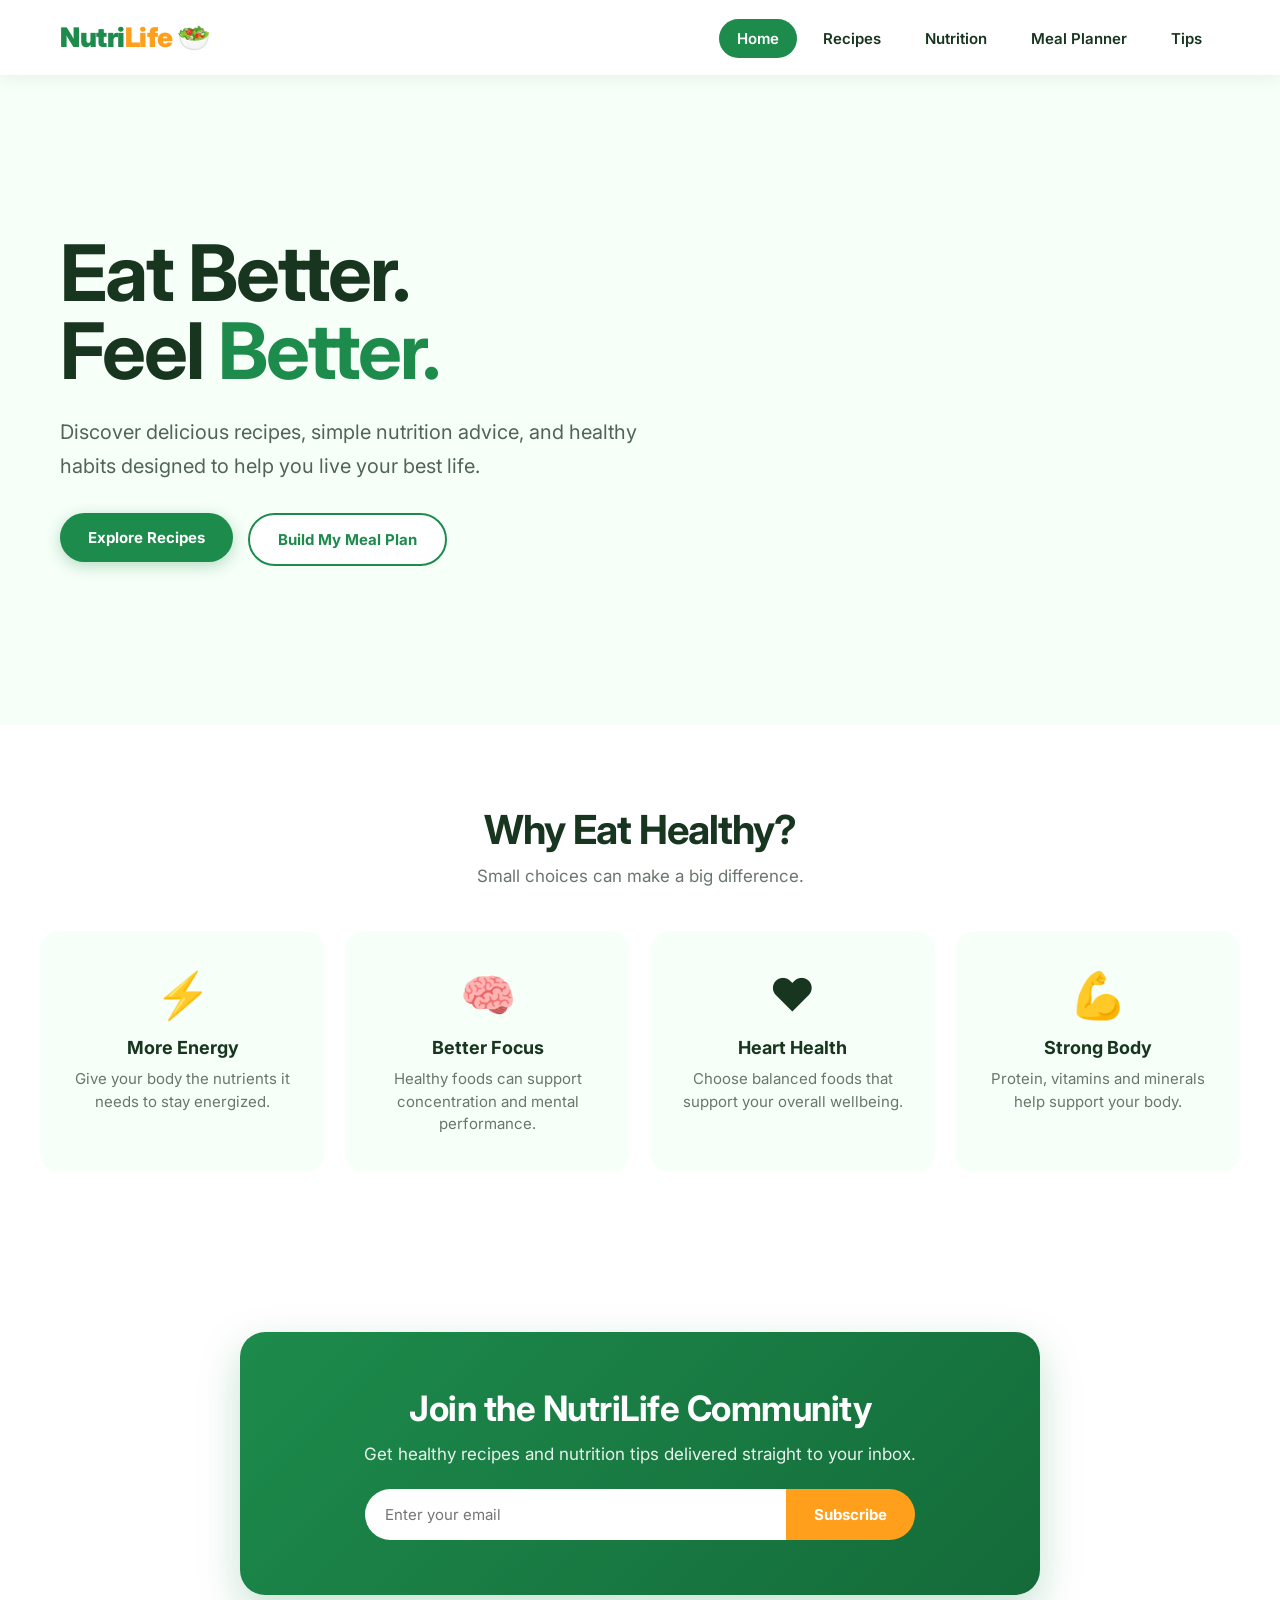
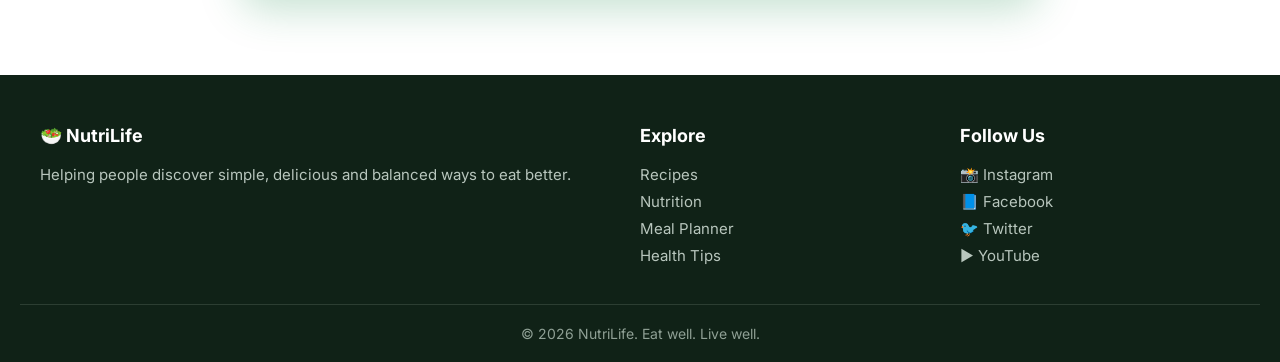
==== index.html @ b84f5423 "c" ====
<!DOCTYPE html>
<html lang="en">

<head>
    <meta charset="UTF-8">
    <meta name="viewport" content="width=device-width, initial-scale=1.0">
    <meta name="description" content="NutriLife — Discover delicious recipes, nutrition advice, and healthy habits to help you live your best life.">
    <title>NutriLife — Healthy Eating</title>
    <link rel="stylesheet" href="styles.css">
</head>

<body>

    <!-- =========================
     NAVIGATION
========================= -->

    <header>

        <nav class="navbar">

            <a href="food2.html" class="logo">
                Nutri<span>Life</span> 🥗
            </a>

            <ul class="nav-links" id="navLinks">
                <li><a href="food2.html" class="active">Home</a></li>
                <li><a href="recipes.html">Recipes</a></li>
                <li><a href="nutrition.html">Nutrition</a></li>
                <li><a href="planner.html">Meal Planner</a></li>
                <li><a href="tips.html">Tips</a></li>
            </ul>

            <button class="menu-btn" onclick="toggleMenu()">☰</button>

        </nav>

    </header>


    <!-- =========================
     HERO
========================= -->

    <section class="hero" id="home">

        <div class="hero-content">

            <h1>
                Eat Better.<br>
                Feel <span>Better.</span>
            </h1>

            <p>
                Discover delicious recipes, simple nutrition advice,
                and healthy habits designed to help you live your best life.
            </p>

            <div class="hero-buttons">

                <a href="recipes.html">
                    <button class="btn btn-primary">
                        Explore Recipes
                    </button>
                </a>

                <a href="planner.html">
                    <button class="btn btn-secondary">
                        Build My Meal Plan
                    </button>
                </a>

            </div>

        </div>

    </section>


    <!-- =========================
     BENEFITS
========================= -->

    <section class="benefits">

        <div class="container">

            <div class="section-title">
                <h2>Why Eat Healthy?</h2>
                <p>Small choices can make a big difference.</p>
            </div>

            <div class="benefit-grid">

                <div class="benefit-card">
                    <div class="benefit-icon">⚡</div>
                    <h3>More Energy</h3>
                    <p>Give your body the nutrients it needs to stay energized.</p>
                </div>

                <div class="benefit-card">
                    <div class="benefit-icon">🧠</div>
                    <h3>Better Focus</h3>
                    <p>Healthy foods can support concentration and mental performance.</p>
                </div>

                <div class="benefit-card">
                    <div class="benefit-icon">❤️</div>
                    <h3>Heart Health</h3>
                    <p>Choose balanced foods that support your overall wellbeing.</p>
                </div>

                <div class="benefit-card">
                    <div class="benefit-icon">💪</div>
                    <h3>Strong Body</h3>
                    <p>Protein, vitamins and minerals help support your body.</p>
                </div>

            </div>

        </div>

    </section>


    <!-- =========================
     NEWSLETTER
========================= -->

    <section class="newsletter">

        <div class="newsletter-box">

            <h2>Join the NutriLife Community</h2>

            <p>
                Get healthy recipes and nutrition tips delivered
                straight to your inbox.
            </p>

            <form class="newsletter-form" onsubmit="subscribe(event)">

                <input type="email" id="email" placeholder="Enter your email" required>

                <button type="submit">
                    Subscribe
                </button>

            </form>

        </div>

    </section>


    <!-- =========================
     FOOTER
========================= -->

    <footer>

        <div class="footer-grid">

            <div>

                <h3>🥗 NutriLife</h3>

                <p>
                    Helping people discover simple,
                    delicious and balanced ways to eat better.
                </p>

            </div>

            <div>

                <h3>Explore</h3>

                <ul>
                    <li><a href="recipes.html">Recipes</a></li>
                    <li><a href="nutrition.html">Nutrition</a></li>
                    <li><a href="planner.html">Meal Planner</a></li>
                    <li><a href="tips.html">Health Tips</a></li>
                </ul>

            </div>

            <div>

                <h3>Follow Us</h3>

                <ul>
                    <li>📸 Instagram</li>
                    <li>📘 Facebook</li>
                    <li>🐦 Twitter</li>
                    <li>▶️ YouTube</li>
                </ul>

            </div>

        </div>

        <div class="copyright">

            © 2026 NutriLife. Eat well. Live well.

        </div>

    </footer>


    <!-- =========================
     JAVASCRIPT
========================= -->

    <script>

        /* MOBILE MENU */

        function toggleMenu() {
            document
                .getElementById("navLinks")
                .classList.toggle("show");
        }


        /* NEWSLETTER */

        function subscribe(event) {

            event.preventDefault();

            const email =
                document
                    .getElementById("email")
                    .value;

            alert(
                "Thanks for subscribing! 🥗\n\n" +
                email +
                " has been added to the NutriLife newsletter."
            );

            document
                .getElementById("email")
                .value = "";

        }

    </script>

</body>

</html>
---- styles.css ----
/* =========================
   GOOGLE FONTS
========================= */

@import url('https://fonts.googleapis.com/css2?family=Inter:wght@400;600;700;900&display=swap');

/* =========================
   GLOBAL STYLES
========================= */

* {
    margin: 0;
    padding: 0;
    box-sizing: border-box;
    scroll-behavior: smooth;
}

body {
    font-family: 'Inter', Arial, Helvetica, sans-serif;
    background: #f6fff8;
    color: #17351f;
}

button,
input {
    font: inherit;
}

button {
    cursor: pointer;
}

a {
    text-decoration: none;
    color: inherit;
}

/* =========================
   NAVBAR
========================= */

header {
    position: sticky;
    top: 0;
    z-index: 1000;
    background: rgba(255, 255, 255, 0.92);
    backdrop-filter: blur(14px);
    -webkit-backdrop-filter: blur(14px);
    box-shadow: 0 2px 20px rgba(0, 0, 0, 0.07);
}

.navbar {
    max-width: 1200px;
    margin: auto;
    height: 75px;
    display: flex;
    align-items: center;
    justify-content: space-between;
    padding: 0 20px;
}

.logo {
    font-size: 27px;
    font-weight: 900;
    color: #1d8b4c;
    letter-spacing: -0.5px;
}

.logo span {
    color: #ff9f1c;
}

.nav-links {
    display: flex;
    gap: 8px;
    list-style: none;
}

.nav-links a {
    text-decoration: none;
    color: #17351f;
    font-weight: 600;
    padding: 10px 18px;
    border-radius: 30px;
    transition: all 0.3s ease;
    font-size: 15px;
}

.nav-links a:hover {
    color: #1d8b4c;
    background: rgba(29, 139, 76, 0.08);
}

.nav-links a.active {
    color: white;
    background: #1d8b4c;
}

.menu-btn {
    display: none;
    border: none;
    background: #1d8b4c;
    color: white;
    padding: 10px 13px;
    border-radius: 8px;
    font-size: 18px;
}

/* =========================
   HERO
========================= */

.hero {
    min-height: 650px;
    display: flex;
    align-items: center;
    background:
        linear-gradient(90deg, rgba(246, 255, 248, 0.98), rgba(246, 255, 248, 0.65)),
        url("https://images.unsplash.com/photo-1498837167922-ddd27525d352?auto=format&fit=crop&w=1800&q=80") center/cover;
}

.hero-content {
    max-width: 1200px;
    width: 100%;
    margin: auto;
    padding: 60px 20px;
}

.hero h1 {
    max-width: 650px;
    font-size: clamp(45px, 7vw, 78px);
    line-height: 1;
    margin-bottom: 25px;
    letter-spacing: -2px;
}

.hero h1 span {
    color: #1d8b4c;
}

.hero p {
    max-width: 580px;
    font-size: 20px;
    line-height: 1.7;
    color: #52645a;
    margin-bottom: 30px;
}

.hero-buttons {
    display: flex;
    gap: 15px;
    flex-wrap: wrap;
}

/* =========================
   PAGE HERO (sub-pages)
========================= */

.page-hero {
    padding: 70px 20px 50px;
    text-align: center;
    position: relative;
    overflow: hidden;
}

.page-hero::before {
    content: '';
    position: absolute;
    inset: 0;
    background: linear-gradient(135deg, #e8f5e9 0%, #f6fff8 50%, #fff3e0 100%);
    z-index: 0;
}

.page-hero > * {
    position: relative;
    z-index: 1;
}

.page-hero .page-icon {
    font-size: 56px;
    margin-bottom: 16px;
    display: block;
    animation: float 3s ease-in-out infinite;
}

@keyframes float {
    0%, 100% { transform: translateY(0); }
    50% { transform: translateY(-10px); }
}

.page-hero h1 {
    font-size: clamp(34px, 5vw, 52px);
    margin-bottom: 12px;
    letter-spacing: -1.5px;
    color: #17351f;
}

.page-hero h1 span {
    color: #1d8b4c;
}

.page-hero p {
    font-size: 18px;
    color: #68766d;
    max-width: 550px;
    margin: 0 auto;
    line-height: 1.6;
}

/* =========================
   BUTTONS
========================= */

.btn {
    border: none;
    padding: 15px 28px;
    border-radius: 30px;
    font-weight: 700;
    transition: all 0.3s ease;
    font-size: 15px;
    display: inline-block;
}

.btn-primary {
    background: #1d8b4c;
    color: white;
    box-shadow: 0 4px 15px rgba(29, 139, 76, 0.3);
}

.btn-primary:hover {
    transform: translateY(-3px);
    background: #146b39;
    box-shadow: 0 6px 20px rgba(29, 139, 76, 0.4);
}

.btn-secondary {
    background: white;
    color: #1d8b4c;
    border: 2px solid #1d8b4c;
}

.btn-secondary:hover {
    background: #1d8b4c;
    color: white;
}

/* =========================
   SECTIONS
========================= */

section {
    padding: 80px 20px;
}

.container {
    max-width: 1200px;
    margin: auto;
}

.section-title {
    text-align: center;
    margin-bottom: 45px;
}

.section-title h2 {
    font-size: 40px;
    margin-bottom: 12px;
    letter-spacing: -1px;
}

.section-title p {
    color: #68766d;
    font-size: 17px;
}

/* =========================
   BENEFITS
========================= */

.benefits {
    background: white;
}

.benefit-grid {
    display: grid;
    grid-template-columns: repeat(4, 1fr);
    gap: 20px;
}

.benefit-card {
    text-align: center;
    padding: 35px 22px;
    border-radius: 20px;
    background: #f6fff8;
    transition: all 0.3s ease;
    border: 1px solid transparent;
}

.benefit-card:hover {
    transform: translateY(-8px);
    box-shadow: 0 15px 35px rgba(0, 0, 0, 0.08);
    border-color: rgba(29, 139, 76, 0.15);
}

.benefit-icon {
    font-size: 45px;
    margin-bottom: 15px;
}

.benefit-card h3 {
    margin-bottom: 10px;
    font-size: 18px;
}

.benefit-card p {
    color: #68766d;
    font-size: 15px;
    line-height: 1.5;
}

/* =========================
   RECIPES
========================= */

.recipes {
    background: #f1faf3;
}

.recipe-tools {
    display: flex;
    justify-content: center;
    gap: 12px;
    flex-wrap: wrap;
    margin-bottom: 35px;
}

#searchBox {
    width: 320px;
    max-width: 100%;
    padding: 14px 18px;
    border-radius: 30px;
    border: 1px solid #cbd8cf;
    outline: none;
    font-size: 15px;
    transition: border-color 0.3s, box-shadow 0.3s;
}

#searchBox:focus {
    border-color: #1d8b4c;
    box-shadow: 0 0 0 3px rgba(29, 139, 76, 0.1);
}

.filter-btn {
    padding: 12px 20px;
    border-radius: 25px;
    border: none;
    background: white;
    color: #1d8b4c;
    font-weight: 700;
    font-size: 14px;
    transition: all 0.3s ease;
}

.filter-btn.active,
.filter-btn:hover {
    background: #1d8b4c;
    color: white;
    box-shadow: 0 4px 12px rgba(29, 139, 76, 0.25);
}

.recipe-grid {
    display: grid;
    grid-template-columns: repeat(3, 1fr);
    gap: 25px;
}

.world-recipes {
    background: #fffdf8;
}

.world-controls {
    display: flex;
    align-items: center;
    justify-content: center;
    gap: 12px;
    margin-bottom: 35px;
}

.world-controls label {
    color: #17351f;
    font-weight: 700;
}

#countrySelect {
    min-width: 240px;
    padding: 13px 18px;
    border: 1px solid #cbd8cf;
    border-radius: 30px;
    background: white;
    color: #17351f;
    font-size: 15px;
}

.country-tag {
    display: inline-block;
    margin-bottom: 10px;
    color: #d66b27;
    font-size: 12px;
    font-weight: 800;
    letter-spacing: 1px;
    text-transform: uppercase;
}

.recipe-card {
    background: white;
    border-radius: 20px;
    overflow: hidden;
    box-shadow: 0 5px 20px rgba(0, 0, 0, 0.07);
    transition: all 0.35s ease;
}

.recipe-card:hover {
    transform: translateY(-7px);
    box-shadow: 0 12px 35px rgba(0, 0, 0, 0.12);
}

.recipe-img {
    height: 220px;
    width: 100%;
    object-fit: cover;
    transition: transform 0.5s ease;
}

.recipe-card:hover .recipe-img {
    transform: scale(1.05);
}

.recipe-body {
    padding: 22px;
}

.recipe-body h3 {
    margin-bottom: 10px;
    font-size: 22px;
}

.recipe-body p {
    color: #68766d;
    line-height: 1.5;
    margin-bottom: 15px;
    font-size: 15px;
}

.recipe-info {
    display: flex;
    justify-content: space-between;
    color: #1d8b4c;
    font-size: 14px;
    margin-bottom: 15px;
    font-weight: 600;
}

.favorite {
    float: right;
    border: none;
    background: transparent;
    font-size: 25px;
    transition: transform 0.2s;
}

.favorite:hover {
    transform: scale(1.2);
}

/* =========================
   RECIPE MODAL
========================= */

.recipe-modal-overlay {
    position: fixed;
    inset: 0;
    background: rgba(0, 0, 0, 0.6);
    backdrop-filter: blur(6px);
    -webkit-backdrop-filter: blur(6px);
    z-index: 2000;
    display: flex;
    align-items: center;
    justify-content: center;
    padding: 20px;
    opacity: 0;
    visibility: hidden;
    transition: all 0.35s ease;
}

.recipe-modal-overlay.active {
    opacity: 1;
    visibility: visible;
}

.recipe-modal {
    background: white;
    border-radius: 24px;
    max-width: 680px;
    width: 100%;
    max-height: 90vh;
    overflow-y: auto;
    box-shadow: 0 25px 60px rgba(0, 0, 0, 0.25);
    transform: translateY(30px) scale(0.95);
    transition: transform 0.35s ease;
    position: relative;
}

.recipe-modal-overlay.active .recipe-modal {
    transform: translateY(0) scale(1);
}

.recipe-modal-close {
    position: absolute;
    top: 16px;
    right: 16px;
    width: 40px;
    height: 40px;
    border-radius: 50%;
    border: none;
    background: rgba(255, 255, 255, 0.9);
    backdrop-filter: blur(8px);
    font-size: 20px;
    display: flex;
    align-items: center;
    justify-content: center;
    z-index: 10;
    transition: all 0.2s;
    box-shadow: 0 2px 10px rgba(0, 0, 0, 0.15);
}

.recipe-modal-close:hover {
    background: white;
    transform: scale(1.1);
}

.recipe-modal-img {
    width: 100%;
    height: 280px;
    object-fit: cover;
    border-radius: 24px 24px 0 0;
}

.recipe-modal-body {
    padding: 32px;
}

.recipe-modal-body h2 {
    font-size: 28px;
    margin-bottom: 6px;
    letter-spacing: -0.5px;
    color: #17351f;
}

.recipe-modal-meta {
    display: flex;
    gap: 20px;
    margin-bottom: 24px;
    color: #1d8b4c;
    font-weight: 600;
    font-size: 15px;
}

.recipe-modal-section {
    margin-bottom: 28px;
}

.recipe-modal-section h3 {
    font-size: 18px;
    color: #17351f;
    margin-bottom: 14px;
    display: flex;
    align-items: center;
    gap: 8px;
}

.recipe-modal-section h3 .section-icon {
    font-size: 22px;
}

/* Ingredients as tags */

.ingredients-list {
    display: flex;
    flex-wrap: wrap;
    gap: 8px;
    list-style: none;
}

.ingredients-list li {
    background: #f1faf3;
    border: 1px solid rgba(29, 139, 76, 0.15);
    padding: 8px 16px;
    border-radius: 30px;
    font-size: 14px;
    color: #17351f;
    font-weight: 500;
    transition: all 0.2s;
}

.ingredients-list li:hover {
    background: #e0f2e5;
    border-color: rgba(29, 139, 76, 0.3);
}

/* Steps numbered list */

.steps-list {
    list-style: none;
    counter-reset: step-counter;
}

.steps-list li {
    counter-increment: step-counter;
    display: flex;
    align-items: flex-start;
    gap: 16px;
    padding: 16px 0;
    border-bottom: 1px solid #f0f5f1;
    font-size: 15px;
    line-height: 1.6;
    color: #3a4d40;
}

.steps-list li:last-child {
    border-bottom: none;
}

.steps-list li::before {
    content: counter(step-counter);
    min-width: 36px;
    height: 36px;
    background: linear-gradient(135deg, #1d8b4c, #2ecc71);
    color: white;
    border-radius: 50%;
    display: flex;
    align-items: center;
    justify-content: center;
    font-weight: 700;
    font-size: 14px;
    flex-shrink: 0;
    box-shadow: 0 3px 10px rgba(29, 139, 76, 0.25);
}

/* Custom scrollbar for modal */

.recipe-modal::-webkit-scrollbar {
    width: 6px;
}

.recipe-modal::-webkit-scrollbar-track {
    background: transparent;
}

.recipe-modal::-webkit-scrollbar-thumb {
    background: #cbd8cf;
    border-radius: 10px;
}

@media(max-width: 600px) {
    .recipe-modal-img {
        height: 200px;
    }

    .recipe-modal-body {
        padding: 24px 20px;
    }

    .recipe-modal-body h2 {
        font-size: 24px;
    }
}

/* =========================
   NUTRITION
========================= */

.nutrition {
    background: white;
}

.nutrition-grid {
    display: grid;
    grid-template-columns: repeat(4, 1fr);
    gap: 20px;
}

.nutrition-card {
    padding: 30px;
    border-radius: 20px;
    text-align: center;
    background: #f6fff8;
    transition: all 0.3s ease;
    border: 1px solid transparent;
}

.nutrition-card:hover {
    transform: translateY(-5px);
    box-shadow: 0 10px 25px rgba(0, 0, 0, 0.06);
    border-color: rgba(29, 139, 76, 0.15);
}

.nutrition-card .number {
    font-size: 42px;
    font-weight: 900;
    color: #1d8b4c;
}

.nutrition-card h3 {
    margin-top: 5px;
    font-size: 17px;
}

.nutrition-card p {
    color: #68766d;
    font-size: 14px;
    margin-top: 4px;
}

.progress {
    width: 100%;
    height: 8px;
    background: #dce8df;
    border-radius: 10px;
    margin-top: 15px;
    overflow: hidden;
}

.progress-bar {
    height: 100%;
    background: linear-gradient(90deg, #1d8b4c, #2ecc71);
    border-radius: 10px;
    transition: width 1s ease;
}

/* Nutrition info panel */

.nutrition-info-grid {
    display: grid;
    grid-template-columns: repeat(2, 1fr);
    gap: 25px;
    margin-top: 50px;
}

.nutrition-info-card {
    background: #f6fff8;
    border-radius: 20px;
    padding: 30px;
    border: 1px solid rgba(29, 139, 76, 0.1);
    transition: all 0.3s ease;
}

.nutrition-info-card:hover {
    box-shadow: 0 8px 25px rgba(0, 0, 0, 0.06);
    border-color: rgba(29, 139, 76, 0.2);
}

.nutrition-info-card .info-icon {
    font-size: 36px;
    margin-bottom: 12px;
}

.nutrition-info-card h3 {
    margin-bottom: 8px;
    font-size: 20px;
    color: #17351f;
}

.nutrition-info-card p {
    color: #68766d;
    line-height: 1.6;
    font-size: 15px;
}

/* =========================
   MEAL PLANNER
========================= */

.planner {
    background: #17351f;
    color: white;
}

.planner-container {
    max-width: 900px;
    margin: auto;
}

.day-tabs {
    display: flex;
    gap: 8px;
    flex-wrap: wrap;
    justify-content: center;
    margin-bottom: 30px;
}

.day-tab {
    padding: 10px 20px;
    border-radius: 25px;
    border: 2px solid rgba(255, 255, 255, 0.2);
    background: transparent;
    color: white;
    font-weight: 600;
    font-size: 14px;
    transition: all 0.3s ease;
}

.day-tab.active,
.day-tab:hover {
    background: #ff9f1c;
    border-color: #ff9f1c;
    color: white;
}

.meal-section-label {
    color: #b8c6bd;
    font-size: 13px;
    font-weight: 700;
    text-transform: uppercase;
    letter-spacing: 1px;
    margin-bottom: 10px;
    margin-top: 20px;
}

.meal-input {
    display: flex;
    gap: 10px;
    margin-bottom: 25px;
}

.meal-input input {
    flex: 1;
    padding: 15px 18px;
    border: none;
    border-radius: 12px;
    outline: none;
    font-size: 15px;
}

.meal-input input:focus {
    box-shadow: 0 0 0 3px rgba(255, 159, 28, 0.3);
}

.add-btn {
    border: none;
    padding: 0 22px;
    border-radius: 12px;
    background: #ff9f1c;
    color: white;
    font-weight: 700;
    transition: all 0.3s ease;
    font-size: 15px;
}

.add-btn:hover {
    background: #e8900a;
    transform: translateY(-2px);
}

.meal-list {
    list-style: none;
}

.meal-list li {
    background: white;
    color: #17351f;
    margin-bottom: 10px;
    padding: 16px 20px;
    border-radius: 12px;
    display: flex;
    justify-content: space-between;
    align-items: center;
    animation: slideIn 0.3s ease;
    font-weight: 500;
}

@keyframes slideIn {
    from {
        opacity: 0;
        transform: translateY(-10px);
    }
    to {
        opacity: 1;
        transform: translateY(0);
    }
}

.remove {
    border: none;
    background: transparent;
    color: #e74c3c;
    font-weight: bold;
    transition: transform 0.2s;
}

.remove:hover {
    transform: scale(1.1);
}

/* =========================
   TIPS
========================= */

.tips {
    background: #f1faf3;
}

.tip-box {
    background: white;
    border-radius: 25px;
    padding: 50px 40px;
    text-align: center;
    max-width: 800px;
    margin: auto;
    box-shadow: 0 10px 30px rgba(0, 0, 0, 0.06);
    border: 1px solid rgba(29, 139, 76, 0.08);
}

#tipText {
    font-size: 24px;
    line-height: 1.5;
    margin-bottom: 25px;
    color: #17351f;
    font-weight: 500;
}

.tips-grid {
    display: grid;
    grid-template-columns: repeat(3, 1fr);
    gap: 20px;
    margin-top: 50px;
}

.tip-card {
    background: white;
    border-radius: 20px;
    padding: 30px 25px;
    text-align: center;
    box-shadow: 0 5px 15px rgba(0, 0, 0, 0.05);
    transition: all 0.3s ease;
    border: 1px solid transparent;
}

.tip-card:hover {
    transform: translateY(-6px);
    box-shadow: 0 12px 30px rgba(0, 0, 0, 0.1);
    border-color: rgba(29, 139, 76, 0.15);
}

.tip-card .tip-icon {
    font-size: 40px;
    margin-bottom: 15px;
    display: block;
}

.tip-card h3 {
    font-size: 18px;
    margin-bottom: 8px;
    color: #17351f;
}

.tip-card p {
    color: #68766d;
    font-size: 15px;
    line-height: 1.5;
}

/* =========================
   NEWSLETTER
========================= */

.newsletter {
    background: white;
}

.newsletter-box {
    max-width: 800px;
    margin: auto;
    background: linear-gradient(135deg, #1d8b4c, #146b39);
    color: white;
    border-radius: 25px;
    padding: 55px 35px;
    text-align: center;
    box-shadow: 0 15px 40px rgba(29, 139, 76, 0.25);
}

.newsletter-box h2 {
    font-size: 35px;
    margin-bottom: 15px;
    letter-spacing: -0.5px;
}

.newsletter-box p {
    margin-bottom: 25px;
    font-size: 17px;
    opacity: 0.9;
}

.newsletter-form {
    display: flex;
    max-width: 550px;
    margin: auto;
}

.newsletter-form input {
    flex: 1;
    padding: 16px 20px;
    border: none;
    border-radius: 30px 0 0 30px;
    outline: none;
    font-size: 15px;
}

.newsletter-form button {
    padding: 16px 28px;
    border: none;
    border-radius: 0 30px 30px 0;
    background: #ff9f1c;
    color: white;
    font-weight: bold;
    font-size: 15px;
    transition: background 0.3s;
}

.newsletter-form button:hover {
    background: #e8900a;
}

/* =========================
   FOOTER
========================= */

footer {
    background: #102217;
    color: white;
    padding: 50px 20px 20px;
}

.footer-grid {
    max-width: 1200px;
    margin: auto;
    display: grid;
    grid-template-columns: 2fr 1fr 1fr;
    gap: 40px;
}

footer h3 {
    margin-bottom: 15px;
    font-size: 18px;
}

footer p,
footer li {
    color: #b8c6bd;
    line-height: 1.8;
    font-size: 15px;
}

footer ul {
    list-style: none;
}

footer a {
    color: #b8c6bd;
    text-decoration: none;
    transition: color 0.3s;
}

footer a:hover {
    color: white;
}

.copyright {
    text-align: center;
    border-top: 1px solid #2c3e32;
    margin-top: 35px;
    padding-top: 20px;
    color: #8fa095;
    font-size: 14px;
}

/* =========================
   MOBILE
========================= */

@media(max-width: 900px) {

    .benefit-grid,
    .nutrition-grid {
        grid-template-columns: repeat(2, 1fr);
    }

    .recipe-grid {
        grid-template-columns: repeat(2, 1fr);
    }

    .nutrition-info-grid {
        grid-template-columns: 1fr;
    }

    .tips-grid {
        grid-template-columns: repeat(2, 1fr);
    }

    .nav-links {
        display: none;
        position: absolute;
        top: 75px;
        left: 0;
        width: 100%;
        background: white;
        flex-direction: column;
        padding: 25px;
        box-shadow: 0 10px 20px rgba(0, 0, 0, 0.1);
        gap: 5px;
    }

    .nav-links.show {
        display: flex;
    }

    .menu-btn {
        display: block;
    }
}

@media(max-width: 600px) {

    .hero {
        min-height: 600px;
    }

    .hero h1 {
        font-size: 48px;
    }

    .hero p {
        font-size: 17px;
    }

    .benefit-grid,
    .nutrition-grid,
    .recipe-grid,
    .footer-grid,
    .tips-grid {
        grid-template-columns: 1fr;
    }

    .meal-input {
        flex-direction: column;
    }

    .add-btn {
        padding: 14px;
    }

    .newsletter-form {
        flex-direction: column;
        gap: 10px;
    }

    .newsletter-form input,
    .newsletter-form button {
        border-radius: 30px;
    }

    .day-tabs {
        gap: 6px;
    }

    .day-tab {
        padding: 8px 14px;
        font-size: 13px;
    }

    .page-hero {
        padding: 50px 20px 40px;
    }
}
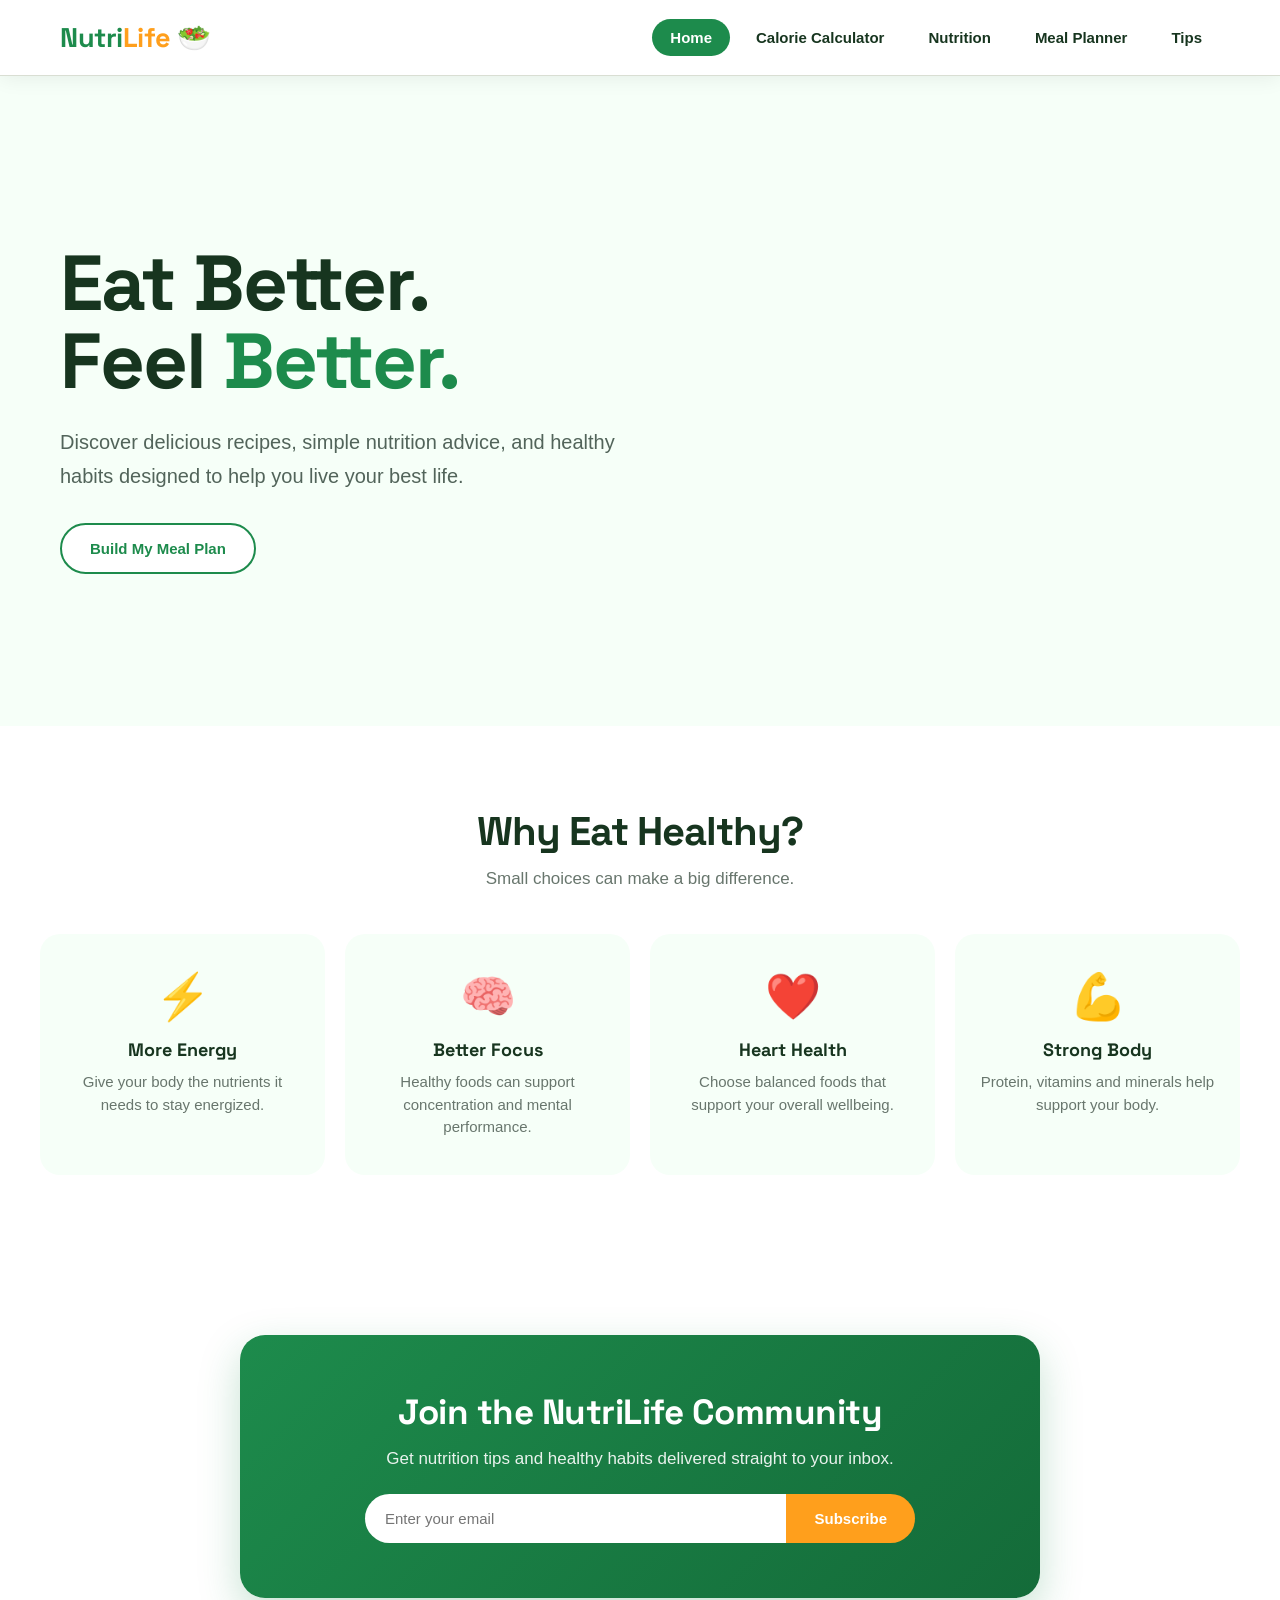
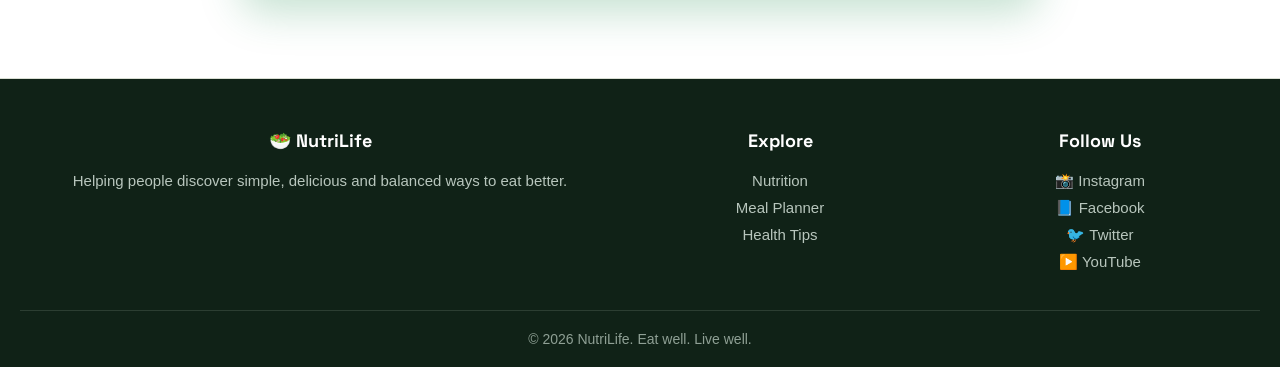
==== commit 0fe9500d: "c" ====
--- a/index.html
+++ b/index.html
@@ -19,13 +19,13 @@
 
         <nav class="navbar">
 
-            <a href="food2.html" class="logo">
+            <a href="index.html" class="logo">
                 Nutri<span>Life</span> 🥗
             </a>
 
             <ul class="nav-links" id="navLinks">
-                <li><a href="food2.html" class="active">Home</a></li>
-                <li><a href="recipes.html">Recipes</a></li>
+                <li><a href="index.html" class="active">Home</a></li>
+                <li><a href="calculator.html">Calorie Calculator</a></li>
                 <li><a href="nutrition.html">Nutrition</a></li>
                 <li><a href="planner.html">Meal Planner</a></li>
                 <li><a href="tips.html">Tips</a></li>
@@ -57,12 +57,6 @@
             </p>
 
             <div class="hero-buttons">
-
-                <a href="recipes.html">
-                    <button class="btn btn-primary">
-                        Explore Recipes
-                    </button>
-                </a>
 
                 <a href="planner.html">
                     <button class="btn btn-secondary">
@@ -134,7 +128,7 @@
             <h2>Join the NutriLife Community</h2>
 
             <p>
-                Get healthy recipes and nutrition tips delivered
+                Get nutrition tips and healthy habits delivered
                 straight to your inbox.
             </p>
 
@@ -177,7 +171,6 @@
                 <h3>Explore</h3>
 
                 <ul>
-                    <li><a href="recipes.html">Recipes</a></li>
                     <li><a href="nutrition.html">Nutrition</a></li>
                     <li><a href="planner.html">Meal Planner</a></li>
                     <li><a href="tips.html">Health Tips</a></li>
--- a/styles.css
+++ b/styles.css
@@ -1,4 +1,172 @@
-/* =========================
+@import url('https://fonts.googleapis.com/css2?family=DM+Sans:wght@400;500;700&family=Space+Grotesk:wght@500;600;700&display=swap');
+
+:root {
+    --ink: #17231d;
+    --muted: #68766d;
+    --paper: #f7f5ef;
+    --panel: #fffdf8;
+    --line: #d9ded3;
+    --green: #1d6b4b;
+    --lime: #d9ed63;
+    --orange: #ef8657;
+}
+
+* { box-sizing: border-box; }
+html { scroll-behavior: smooth; }
+body { margin: 0; color: var(--ink); background: var(--paper); font-family: 'DM Sans', sans-serif; }
+button, input, select { font: inherit; }
+button { cursor: pointer; }
+
+header { border-bottom: 1px solid var(--line); background: rgba(247, 245, 239, .94); position: sticky; top: 0; z-index: 2; backdrop-filter: blur(12px); }
+.navbar { max-width: 1160px; height: 74px; margin: auto; padding: 0 24px; display: flex; align-items: center; justify-content: space-between; }
+.logo { color: var(--green); font: 700 25px 'Space Grotesk', sans-serif; text-decoration: none; letter-spacing: 0; }
+.logo span { color: var(--orange); }
+.nav-links { display: flex; gap: 26px; list-style: none; margin: 0; padding: 0; }
+.nav-links a { color: var(--muted); font-size: 14px; text-decoration: none; }
+.nav-links a:hover, .nav-links a.active { color: var(--green); }
+.menu-btn { display: none; border: 0; background: var(--green); color: white; padding: 9px 12px; border-radius: 6px; }
+
+.calculator-shell { max-width: 1160px; margin: auto; padding: 78px 24px 110px; }
+.intro { max-width: 740px; margin-bottom: 46px; }
+.eyebrow { color: var(--orange); font-size: 12px; font-weight: 700; letter-spacing: 1.8px; text-transform: uppercase; }
+h1, h2, h3 { font-family: 'Space Grotesk', sans-serif; letter-spacing: 0; }
+h1 { font-size: clamp(42px, 7vw, 82px); line-height: .98; margin: 16px 0 22px; max-width: 760px; }
+h1 span { color: var(--green); }
+.intro p { color: var(--muted); font-size: 18px; line-height: 1.6; max-width: 600px; }
+.calculator-grid { display: grid; grid-template-columns: minmax(0, 1.05fr) minmax(320px, .95fr); gap: 26px; align-items: start; }
+.form-panel, .result-panel { background: var(--panel); border: 1px solid var(--line); border-radius: 8px; padding: 32px; }
+.form-panel h2, .result-panel h2 { margin: 0 0 8px; font-size: 27px; }
+.panel-copy { color: var(--muted); margin: 0 0 27px; line-height: 1.5; }
+.field-grid { display: grid; grid-template-columns: 1fr 1fr; gap: 18px; }
+.field { display: flex; flex-direction: column; gap: 8px; }
+.field.full { grid-column: 1 / -1; }
+label { font-size: 13px; font-weight: 700; }
+input, select { width: 100%; border: 1px solid var(--line); border-radius: 5px; padding: 13px 14px; background: white; color: var(--ink); outline: none; }
+input:focus, select:focus { border-color: var(--green); box-shadow: 0 0 0 3px rgba(29, 107, 75, .12); }
+.hint { color: var(--muted); font-size: 12px; }
+.calculate-btn { width: 100%; border: 0; border-radius: 5px; margin-top: 25px; padding: 15px; background: var(--green); color: white; font-weight: 700; }
+.calculate-btn:hover { background: #154e38; }
+.result-panel { background: var(--green); color: white; position: sticky; top: 100px; }
+.result-panel:not(.is-visible) { min-height: 390px; display: flex; flex-direction: column; justify-content: center; }
+.result-panel:not(.is-visible) .result-content { display: none; }
+.result-empty { color: #d5e3d7; line-height: 1.6; }
+.is-visible .result-empty { display: none; }
+.result-content { display: none; }
+.is-visible .result-content { display: block; }
+.nutrition-dashboard { display: grid; grid-template-columns: 1.15fr .85fr; gap: 24px; margin-top: 34px; }
+.dashboard-panel { padding: 28px; border: 1px solid var(--line); border-radius: 8px; background: var(--panel); }
+.dashboard-heading { display: flex; align-items: flex-start; justify-content: space-between; gap: 18px; }
+.dashboard-heading h2 { margin: 6px 0 0; font-size: 24px; }
+.dashboard-label { color: var(--orange); font-size: 12px; font-weight: 700; letter-spacing: 1px; text-transform: uppercase; }
+.dashboard-copy { color: var(--muted); font-size: 14px; line-height: 1.5; margin: 12px 0 20px; }
+.dashboard-reset { border: 1px solid var(--line); border-radius: 5px; background: transparent; color: var(--muted); padding: 8px 12px; font-size: 12px; }
+.intake-form { display: grid; grid-template-columns: repeat(3, 1fr); gap: 12px; align-items: end; }
+.intake-form label { display: grid; gap: 7px; color: var(--ink); font-size: 12px; font-weight: 700; }
+.intake-form input { padding: 11px 12px; }
+.intake-form .btn { grid-column: 1 / -1; width: 100%; padding: 12px; }
+.intake-status { color: var(--green); font-size: 13px; font-weight: 700; margin-top: 17px; }
+.water-percent { color: var(--green); font-size: 19px; font-weight: 700; }
+.water-progress { height: 9px; margin: 21px 0; border-radius: 8px; background: #dce8df; overflow: hidden; }
+.water-progress-bar { width: 0; height: 100%; border-radius: 8px; background: #4aa9c4; transition: width .25s ease; }
+.water-glasses { display: grid; grid-template-columns: repeat(8, 1fr); gap: 7px; }
+.water-glass { height: 35px; border: 1px solid #b7d6df; border-radius: 4px; background: #eef8fa; color: white; font-weight: 700; }
+.water-glass.filled { border-color: #4aa9c4; background: #4aa9c4; }
+
+@media (max-width: 760px) {
+    .nutrition-dashboard { grid-template-columns: 1fr; }
+}
+@media (max-width: 480px) {
+    .intake-form { grid-template-columns: 1fr; }
+    .intake-form .btn { grid-column: auto; }
+}
+.result-label { color: var(--lime); font-size: 13px; font-weight: 700; text-transform: uppercase; letter-spacing: 1px; }
+.target { color: var(--lime); font: 700 clamp(48px, 7vw, 72px) 'Space Grotesk', sans-serif; margin: 7px 0 5px; }
+.result-note { color: #d5e3d7; line-height: 1.5; margin: 0 0 28px; }
+.stats { display: grid; grid-template-columns: 1fr 1fr; gap: 10px; }
+.stat { border-top: 1px solid rgba(255,255,255,.25); padding-top: 13px; }
+.stat strong { display: block; font: 600 22px 'Space Grotesk', sans-serif; }
+.stat span { color: #c0d3c3; font-size: 12px; }
+.macro-title { margin: 30px 0 14px; font-size: 16px; }
+.macro { display: flex; justify-content: space-between; border-top: 1px solid rgba(255,255,255,.25); padding: 12px 0; color: #e8f1e8; }
+.macro strong { color: var(--lime); }
+.diet-plan { margin-top: 30px; }
+.diet-intro { color: #d5e3d7; font-size: 13px; line-height: 1.5; margin: -2px 0 14px; }
+.meal-plan { display: grid; gap: 10px; }
+.meal-card { display: flex; align-items: center; justify-content: space-between; gap: 16px; border-top: 1px solid rgba(255,255,255,.25); padding: 12px 0; }
+.meal-card p { color: #e8f1e8; font-size: 13px; line-height: 1.4; margin: 5px 0 0; }
+.meal-card strong { color: var(--lime); white-space: nowrap; font-size: 14px; }
+.meal-label { color: var(--lime); font-size: 12px; font-weight: 700; letter-spacing: .8px; text-transform: uppercase; }
+.serving-control { display: grid; grid-template-columns: 1fr auto; gap: 8px; color: #d5e3d7; font-size: 13px; margin: 16px 0; }
+.serving-control output { color: var(--lime); font-weight: 700; }
+.serving-control input { grid-column: 1 / -1; width: 100%; accent-color: var(--lime); }
+.shopping-list { display: grid; gap: 8px; }
+.shopping-item { display: flex; align-items: center; gap: 8px; color: #e8f1e8; font-size: 13px; }
+.shopping-item input { width: auto; accent-color: var(--lime); }
+.history-panel { margin-top: 24px; padding: 28px; border: 1px solid var(--line); border-radius: 8px; background: var(--panel); }
+.history-list { display: grid; gap: 8px; }
+.history-row { display: flex; flex-wrap: wrap; gap: 16px; border-top: 1px solid var(--line); padding: 12px 0; color: var(--muted); font-size: 13px; }
+.history-row strong { color: var(--ink); margin-right: auto; }
+.history-delete { border: 1px solid #e2b8ad; border-radius: 5px; padding: 5px 9px; background: transparent; color: #c65f48; font-size: 12px; }
+.history-delete:hover { background: #fff0eb; }
+.smart-tools, .insights-grid { display: grid; grid-template-columns: repeat(2, minmax(0, 1fr)); gap: 24px; margin-top: 24px; }
+.quick-log-grid, .preset-buttons { display: grid; grid-template-columns: repeat(3, 1fr); gap: 10px; margin-top: 20px; }
+.quick-log, .preset-buttons button { display: flex; align-items: center; justify-content: center; gap: 8px; min-height: 58px; border: 1px solid var(--line); border-radius: 6px; background: white; color: var(--ink); font-weight: 700; }
+.quick-log:hover, .preset-buttons button:hover { border-color: var(--green); color: var(--green); }
+.quick-log span { display: grid; text-align: left; font-size: 12px; }
+.quick-log small { color: var(--muted); font-size: 11px; font-weight: 400; }
+.quick-status { color: var(--muted); font-size: 12px; line-height: 1.4; margin-top: 15px; }
+.tool-row { display: flex; align-items: center; gap: 8px; margin-top: 18px; }
+.tool-row input, .tool-row select { min-width: 0; padding: 11px 12px; }
+.tool-row input { flex: 1; }
+.tool-small { border: 0; border-radius: 5px; padding: 11px 14px; background: var(--green); color: white; font-weight: 700; white-space: nowrap; }
+.tool-small:hover { background: #146b39; }
+.barcode-video { width: 100%; max-height: 180px; margin-top: 15px; object-fit: cover; border-radius: 6px; background: #102217; }
+.rings { display: flex; justify-content: space-around; gap: 18px; margin: 24px 0 12px; }
+.ring { --ring-progress: 0deg; width: 92px; height: 92px; display: grid; place-content: center; text-align: center; border-radius: 50%; background: conic-gradient(var(--orange) var(--ring-progress), #e5e9df 0); position: relative; }
+.ring::before { content: ""; position: absolute; inset: 8px; border-radius: 50%; background: var(--panel); }
+.ring span, .ring small { position: relative; z-index: 1; }
+.ring span { font-weight: 700; font-size: 17px; }
+.ring small { font-size: 10px; color: var(--muted); }
+.weekly-total { color: var(--green); font: 700 34px 'Space Grotesk', sans-serif; margin-top: 22px; }
+.week-bars { display: flex; align-items: end; gap: 8px; height: 70px; margin-top: 20px; border-bottom: 1px solid var(--line); }
+.week-bars span { flex: 1; min-height: 4px; border-radius: 4px 4px 0 0; background: var(--orange); }
+.density-grade { color: var(--green); font: 700 36px 'Space Grotesk', sans-serif; }
+.density-meter { height: 12px; margin-top: 24px; border-radius: 8px; background: #e5e9df; overflow: hidden; }
+.density-meter div { width: 0; height: 100%; border-radius: inherit; background: linear-gradient(90deg, var(--orange), var(--lime)); transition: width .3s ease; }
+.badges { display: flex; gap: 8px; flex-wrap: wrap; margin-top: 24px; }
+.badges span { padding: 9px 11px; border: 1px solid var(--line); border-radius: 5px; color: var(--muted); font-size: 12px; }
+.badges span.unlocked { border-color: var(--green); background: #e8f5e9; color: var(--green); font-weight: 700; }
+.export-buttons { display: flex; gap: 8px; margin-top: 18px; }
+.reminder-panel { margin-top: 24px; }
+.reminder-controls { display: flex; align-items: end; gap: 12px; flex-wrap: wrap; margin-top: 20px; }
+.reminder-controls label { display: grid; gap: 7px; color: var(--ink); font-size: 12px; }
+.reminder-controls input { padding: 10px; }
+
+@media (max-width: 760px) {
+    .smart-tools, .insights-grid { grid-template-columns: 1fr; }
+}
+@media (max-width: 480px) {
+    .quick-log-grid, .preset-buttons { grid-template-columns: 1fr; }
+    .tool-row { flex-wrap: wrap; }
+    .tool-row input, .tool-row select { flex: 1 1 42%; }
+    .rings { gap: 8px; }
+    .ring { width: 78px; height: 78px; }
+}
+footer { border-top: 1px solid var(--line); padding: 24px; color: var(--muted); font-size: 13px; text-align: center; }
+
+@media (max-width: 760px) {
+    .nav-links { display: none; }
+    .menu-btn { display: block; }
+    .calculator-shell { padding-top: 54px; }
+    .calculator-grid { grid-template-columns: 1fr; }
+    .result-panel { position: static; }
+}
+@media (max-width: 480px) {
+    .navbar, .calculator-shell { padding-left: 18px; padding-right: 18px; }
+    .form-panel, .result-panel { padding: 23px; }
+    .field-grid { grid-template-columns: 1fr; }
+    .field.full { grid-column: auto; }
+}/* =========================
    GOOGLE FONTS
 ========================= */
 
@@ -676,6 +844,102 @@
 }
 
 /* =========================
+   CALORIE CALCULATOR
+========================= */
+
+.calculator-shell {
+    max-width: 1160px;
+    margin: auto;
+    padding: 78px 24px 110px;
+}
+
+.calculator-shell .intro {
+    max-width: 740px;
+    margin-bottom: 46px;
+}
+
+.calculator-shell .eyebrow {
+    color: #d66b27;
+    font-size: 12px;
+    font-weight: 700;
+    letter-spacing: 1.8px;
+    text-transform: uppercase;
+}
+
+.calculator-shell h1 {
+    font-size: clamp(42px, 7vw, 82px);
+    line-height: .98;
+    margin: 16px 0 22px;
+}
+
+.calculator-shell h1 span { color: #1d8b4c; }
+
+.calculator-shell .intro p {
+    color: #68766d;
+    font-size: 18px;
+    line-height: 1.6;
+    max-width: 600px;
+}
+
+.calculator-grid {
+    display: grid;
+    grid-template-columns: minmax(0, 1.05fr) minmax(320px, .95fr);
+    gap: 26px;
+    align-items: start;
+}
+
+.form-panel,
+.result-panel {
+    background: #fffdf8;
+    border: 1px solid #d9ded3;
+    border-radius: 8px;
+    padding: 32px;
+}
+
+.form-panel h2,
+.result-panel h2 { margin: 0 0 8px; font-size: 27px; }
+.panel-copy { color: #68766d; margin: 0 0 27px; line-height: 1.5; }
+.field-grid { display: grid; grid-template-columns: 1fr 1fr; gap: 18px; }
+.field { display: flex; flex-direction: column; gap: 8px; }
+.field.full { grid-column: 1 / -1; }
+.field label { font-size: 13px; font-weight: 700; }
+.field input,
+.field select { width: 100%; padding: 13px 14px; border: 1px solid #d9ded3; border-radius: 5px; background: white; color: #17351f; outline: none; }
+.field input:focus,
+.field select:focus { border-color: #1d8b4c; box-shadow: 0 0 0 3px rgba(29, 139, 76, .12); }
+.hint { color: #68766d; font-size: 12px; }
+.calculate-btn { width: 100%; border: 0; border-radius: 5px; margin-top: 25px; padding: 15px; background: #1d8b4c; color: white; font-weight: 700; }
+.calculate-btn:hover { background: #146b39; }
+.result-panel { background: #17351f; color: white; position: sticky; top: 100px; }
+.result-panel:not(.is-visible) { min-height: 390px; display: flex; flex-direction: column; justify-content: center; }
+.result-panel:not(.is-visible) .result-content,
+.result-content { display: none; }
+.result-panel.is-visible .result-content { display: block; }
+.result-empty { color: #d5e3d7; line-height: 1.6; }
+.result-panel.is-visible .result-empty { display: none; }
+.result-label { color: #d9ed63; font-size: 13px; font-weight: 700; text-transform: uppercase; letter-spacing: 1px; }
+.target { color: #d9ed63; font-size: clamp(48px, 7vw, 72px); font-weight: 900; margin: 7px 0 5px; }
+.result-note { color: #d5e3d7; line-height: 1.5; margin: 0 0 28px; }
+.stats { display: grid; grid-template-columns: 1fr 1fr; gap: 10px; }
+.stat { border-top: 1px solid rgba(255,255,255,.25); padding-top: 13px; }
+.stat strong { display: block; font-size: 22px; }
+.stat span { color: #c0d3c3; font-size: 12px; }
+.macro-title { margin: 30px 0 14px; font-size: 16px; }
+.macro { display: flex; justify-content: space-between; border-top: 1px solid rgba(255,255,255,.25); padding: 12px 0; color: #e8f1e8; }
+.macro strong { color: #d9ed63; }
+
+@media(max-width: 760px) {
+    .calculator-grid { grid-template-columns: 1fr; }
+    .result-panel { position: static; }
+}
+
+@media(max-width: 480px) {
+    .form-panel, .result-panel { padding: 23px; }
+    .field-grid { grid-template-columns: 1fr; }
+    .field.full { grid-column: auto; }
+}
+
+/* =========================
    NUTRITION
 ========================= */
 
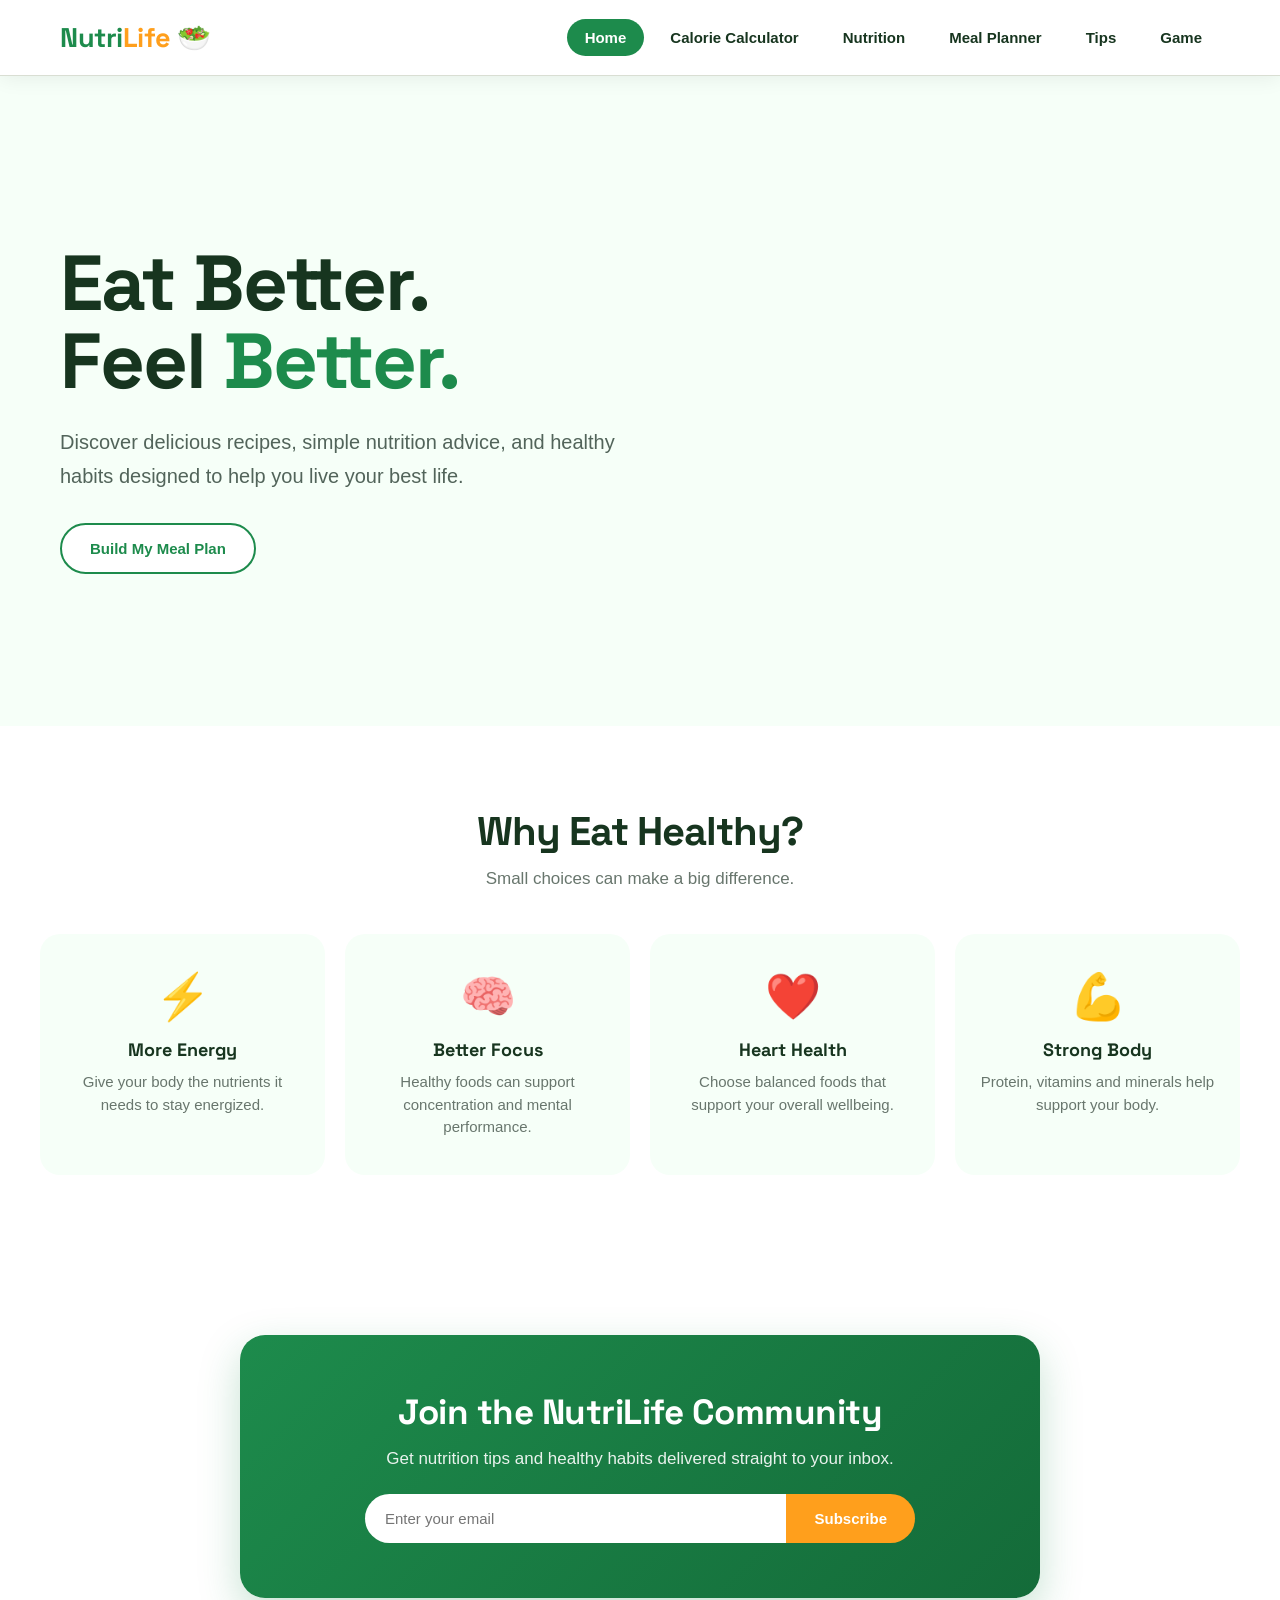
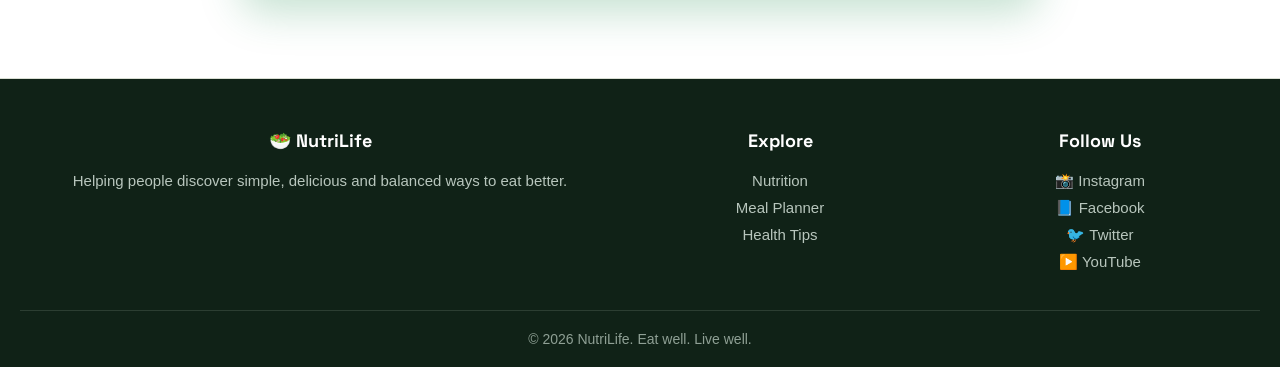
==== commit c3b18418: "c" ====
--- a/index.html
+++ b/index.html
@@ -29,6 +29,7 @@
                 <li><a href="nutrition.html">Nutrition</a></li>
                 <li><a href="planner.html">Meal Planner</a></li>
                 <li><a href="tips.html">Tips</a></li>
+                <li><a href="game.html">Game</a></li>
             </ul>
 
             <button class="menu-btn" onclick="toggleMenu()">☰</button>
--- a/styles.css
+++ b/styles.css
@@ -108,6 +108,37 @@
 .history-row strong { color: var(--ink); margin-right: auto; }
 .history-delete { border: 1px solid #e2b8ad; border-radius: 5px; padding: 5px 9px; background: transparent; color: #c65f48; font-size: 12px; }
 .history-delete:hover { background: #fff0eb; }
+.game-page { background: #102217; color: white; min-height: 100vh; }
+.game-page header { background: rgba(16, 34, 23, .95); border-color: rgba(255,255,255,.12); }
+.game-page .nav-links a { color: #b8c6bd; }
+.game-page .nav-links a:hover, .game-page .nav-links a.active { color: var(--lime); }
+.game-shell { max-width: 1000px; margin: auto; padding: 70px 24px 90px; }
+.game-intro { max-width: 680px; margin-bottom: 35px; }
+.game-intro h1 { font-size: clamp(46px, 8vw, 86px); line-height: .95; margin: 14px 0 18px; }
+.game-intro h1 span { color: var(--lime); }
+.game-intro p { color: #b8c6bd; font-size: 18px; line-height: 1.6; }
+.game-panel { padding: 24px; border: 1px solid rgba(255,255,255,.15); border-radius: 10px; background: #193526; box-shadow: 0 20px 55px rgba(0,0,0,.22); }
+.game-topbar { display: grid; grid-template-columns: repeat(3, 1fr); gap: 10px; margin-bottom: 18px; }
+.game-topbar > div { padding: 13px 16px; border-radius: 6px; background: rgba(255,255,255,.08); }
+.game-stat-label { display: block; color: #b8c6bd; font-size: 11px; letter-spacing: 1px; text-transform: uppercase; }
+.game-topbar strong { display: block; color: var(--lime); font: 700 27px 'Space Grotesk', sans-serif; margin-top: 4px; }
+.game-stage { height: 480px; position: relative; overflow: hidden; border-radius: 7px; border: 1px solid rgba(255,255,255,.12); background: radial-gradient(circle at 50% 0%, #376b45 0, #234d35 34%, #132c20 100%); outline: none; }
+.game-stage:focus { box-shadow: 0 0 0 3px rgba(217,237,99,.5); }
+.game-stage::after { content: ""; position: absolute; inset: auto 0 0; height: 50px; background: #0e2118; border-top: 1px solid rgba(217,237,99,.25); }
+.game-message { position: absolute; z-index: 3; inset: 0; display: grid; place-content: center; text-align: center; padding: 24px; background: rgba(16,34,23,.62); }
+.game-message[hidden] { display: none; }
+.game-message h2 { font-size: 32px; margin: 0 0 8px; }
+.game-message p { color: #d5e3d7; margin: 0 0 20px; }
+.game-start { border: 0; border-radius: 5px; padding: 14px 24px; background: var(--lime); color: #17231d; font-weight: 700; }
+.basket { position: absolute; z-index: 2; bottom: 13px; left: 50%; transform: translateX(-50%); font-size: 43px; transition: left .12s ease; }
+.falling-food { position: absolute; z-index: 1; top: -50px; font-size: 34px; animation: foodFall linear forwards; }
+@keyframes foodFall { to { top: calc(100% + 35px); transform: rotate(360deg); } }
+.game-controls { display: flex; justify-content: center; gap: 15px; margin-top: 18px; }
+.game-controls button { width: 58px; height: 45px; border: 1px solid rgba(255,255,255,.2); border-radius: 5px; background: #244a35; color: white; font-size: 26px; }
+.game-controls button:hover { background: var(--green); border-color: var(--lime); }
+.game-status { color: #b8c6bd; text-align: center; font-size: 13px; margin: 15px 0 0; }
+.game-page footer { background: #0e2118; border-color: rgba(255,255,255,.12); color: #b8c6bd; }
+@media (max-width: 600px) { .game-shell { padding: 48px 16px 65px; } .game-panel { padding: 14px; } .game-stage { height: 420px; } }
 .smart-tools, .insights-grid { display: grid; grid-template-columns: repeat(2, minmax(0, 1fr)); gap: 24px; margin-top: 24px; }
 .quick-log-grid, .preset-buttons { display: grid; grid-template-columns: repeat(3, 1fr); gap: 10px; margin-top: 20px; }
 .quick-log, .preset-buttons button { display: flex; align-items: center; justify-content: center; gap: 8px; min-height: 58px; border: 1px solid var(--line); border-radius: 6px; background: white; color: var(--ink); font-weight: 700; }
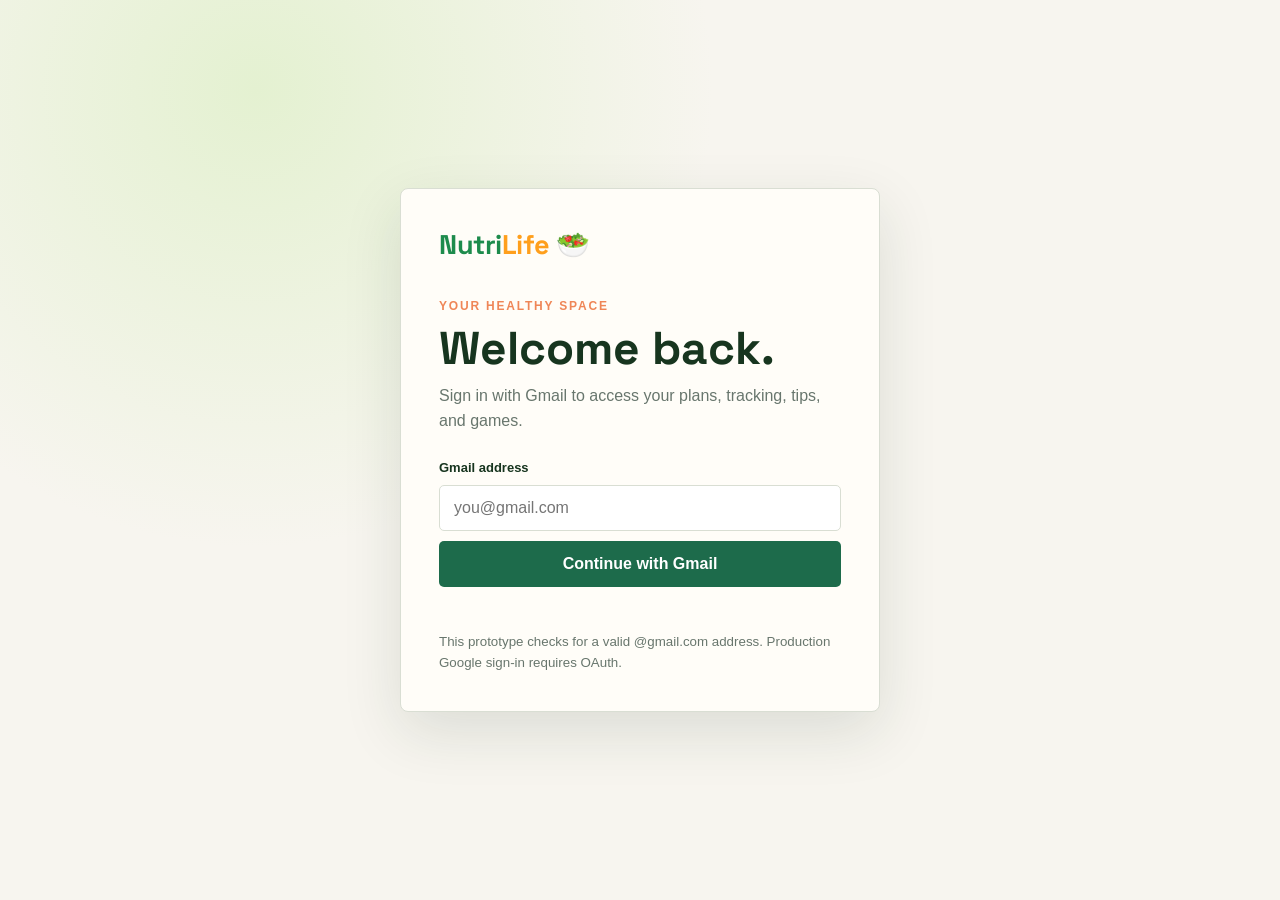
==== commit 3ab80d71: "c" ====
--- a/index.html
+++ b/index.html
@@ -10,6 +10,7 @@
 </head>
 
 <body>
+    <script src="auth.js"></script>
 
     <!-- =========================
      NAVIGATION
--- a/styles.css
+++ b/styles.css
@@ -25,6 +25,18 @@
 .nav-links a { color: var(--muted); font-size: 14px; text-decoration: none; }
 .nav-links a:hover, .nav-links a.active { color: var(--green); }
 .menu-btn { display: none; border: 0; background: var(--green); color: white; padding: 9px 12px; border-radius: 6px; }
+.sign-out { border: 0; background: transparent; color: var(--muted); font: inherit; font-size: 14px; cursor: pointer; }
+.sign-out:hover { color: var(--orange); }
+.login-page { min-height: 100vh; display: grid; place-items: center; background: radial-gradient(circle at 20% 10%, #e4f1d1, transparent 35%), var(--paper); }
+.login-shell { width: min(100% - 36px, 480px); }
+.login-card { padding: 38px; border: 1px solid var(--line); border-radius: 8px; background: var(--panel); box-shadow: 0 20px 60px rgba(23, 53, 31, .12); }
+.login-card .logo { display: block; margin-bottom: 34px; }
+.login-card h1 { font-size: 46px; margin: 12px 0; }
+.login-card p, .login-card small { color: var(--muted); line-height: 1.6; }
+.login-card form { display: grid; gap: 10px; margin: 26px 0 16px; }
+.login-card label { font-size: 13px; font-weight: 700; }
+.login-button { border: 0; border-radius: 5px; padding: 14px; background: var(--green); color: white; font-weight: 700; }
+.login-error { min-height: 18px; color: #c65f48; font-size: 13px; }
 
 .calculator-shell { max-width: 1160px; margin: auto; padding: 78px 24px 110px; }
 .intro { max-width: 740px; margin-bottom: 46px; }
@@ -136,6 +148,16 @@
 .game-controls { display: flex; justify-content: center; gap: 15px; margin-top: 18px; }
 .game-controls button { width: 58px; height: 45px; border: 1px solid rgba(255,255,255,.2); border-radius: 5px; background: #244a35; color: white; font-size: 26px; }
 .game-controls button:hover { background: var(--green); border-color: var(--lime); }
+.game-controls .game-end { width: auto; padding: 0 16px; background: #713a35; font-size: 14px; }
+.meal-input select, .meal-input input { min-width: 0; }
+.planner-actions { display: flex; align-items: center; gap: 10px; flex-wrap: wrap; margin-bottom: 24px; color: #b8c6bd; font-size: 14px; }
+.planner-actions .add-btn { padding: 10px 16px; }
+.planner-actions span { margin-left: auto; font-weight: 700; color: #ffcf8a; }
+.meal-list li strong { color: #1d8b4c; font-size: 12px; margin-right: 4px; text-transform: uppercase; }
+
+@media (max-width: 600px) {
+    .planner-actions span { margin-left: 0; width: 100%; }
+}
 .game-status { color: #b8c6bd; text-align: center; font-size: 13px; margin: 15px 0 0; }
 .game-page footer { background: #0e2118; border-color: rgba(255,255,255,.12); color: #b8c6bd; }
 @media (max-width: 600px) { .game-shell { padding: 48px 16px 65px; } .game-panel { padding: 14px; } .game-stage { height: 420px; } }
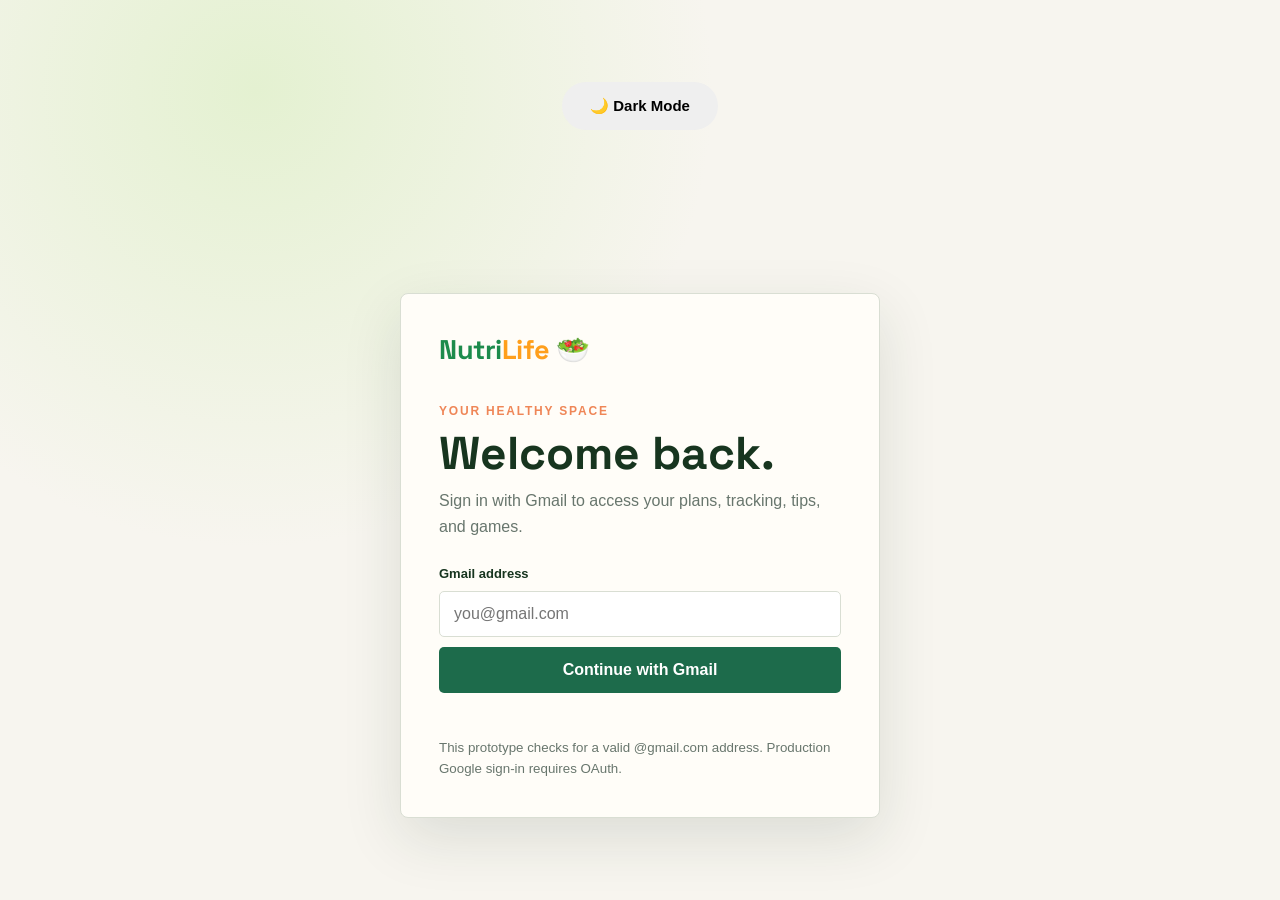
==== commit 55c47fdd: "c" ====
--- a/index.html
+++ b/index.html
@@ -17,7 +17,7 @@
 ========================= -->
 
     <header>
-
+    <button id="theme-toggle" class="btn">🌙 Dark Mode</button>
         <nav class="navbar">
 
             <a href="index.html" class="logo">
--- a/styles.css
+++ b/styles.css
@@ -1498,3 +1498,58 @@
         padding: 50px 20px 40px;
     }
 }
+/* Dark Mode Overrides */
+body.dark-theme {
+  --bg-color: #121212;
+  --text-color: #e0e0e0;
+  --card-bg: #1e1e1e;
+  --border-color: #333333;
+  background-color: var(--bg-color);
+  color: var(--text-color);
+}
+
+body.dark-theme .card,
+body.dark-theme header,
+body.dark-theme nav {
+  background-color: var(--card-bg);
+  color: var(--text-color);
+  border-color: var(--border-color);
+}/* Grocery List Styling */
+.grocery-card ul li {
+  padding: 8px 12px;
+  border-bottom: 1px solid var(--border-color, #eee);
+  display: flex;
+  align-items: center;
+  gap: 10px;
+}
+
+.grocery-card ul li input[type="checkbox"] {
+  cursor: pointer;
+}
+
+/* Hide extra UI elements when printing */
+@media print {
+  body * {
+    visibility: hidden;
+  }
+  .grocery-card, .grocery-card * {
+    visibility: visible;
+  }
+  .grocery-card {
+    position: absolute;
+    left: 0;
+    top: 0;
+    width: 100%;
+  }
+  .grocery-actions {
+    display: none;
+  }
+}/* Chart Section Layout */
+.chart-card {
+  padding: 20px;
+  margin-top: 20px;
+}
+
+.chart-card canvas {
+  width: 100% !important;
+}
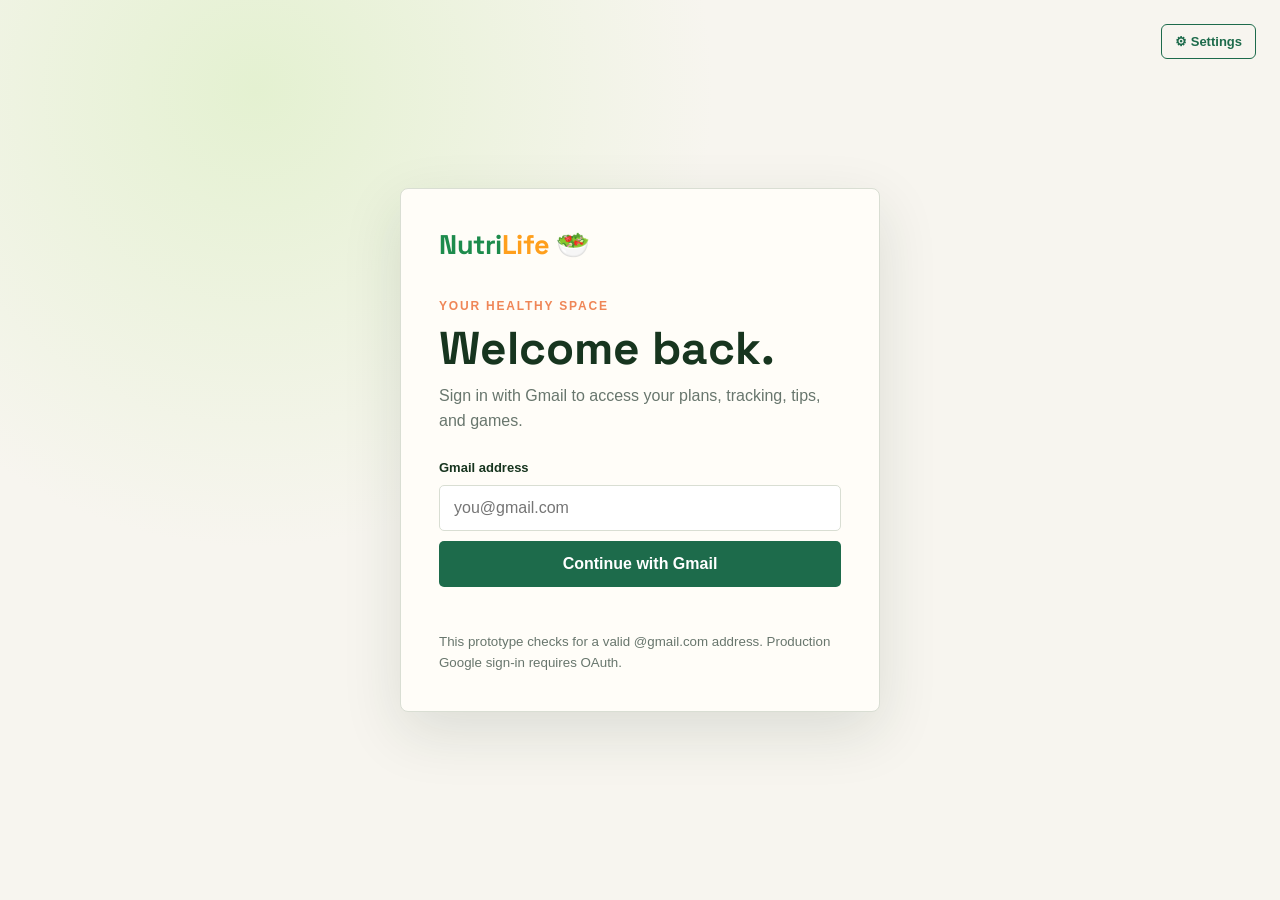
==== commit 6cc42043: "Agent Host changes for agents/web-code-assistance" ====
--- a/index.html
+++ b/index.html
@@ -17,7 +17,6 @@
 ========================= -->
 
     <header>
-    <button id="theme-toggle" class="btn">🌙 Dark Mode</button>
         <nav class="navbar">
 
             <a href="index.html" class="logo">
@@ -33,6 +32,7 @@
                 <li><a href="game.html">Game</a></li>
             </ul>
 
+            <button id="settings-toggle" class="settings-btn" type="button" aria-haspopup="dialog" aria-controls="settings-panel">⚙ Settings</button>
             <button class="menu-btn" onclick="toggleMenu()">☰</button>
 
         </nav>
--- a/styles.css
+++ b/styles.css
@@ -25,6 +25,11 @@
 .nav-links a { color: var(--muted); font-size: 14px; text-decoration: none; }
 .nav-links a:hover, .nav-links a.active { color: var(--green); }
 .menu-btn { display: none; border: 0; background: var(--green); color: white; padding: 9px 12px; border-radius: 6px; }
+.settings-btn { border: 1px solid var(--green); background: transparent; color: var(--green); padding: 9px 13px; border-radius: 6px; font-size: 13px; font-weight: 700; }
+.settings-btn:hover { background: var(--green); color: white; }
+.settings-panel { position: fixed; top: 84px; right: 24px; z-index: 3; width: 220px; padding: 16px; border: 1px solid var(--line); border-radius: 8px; background: var(--panel); box-shadow: 0 12px 30px rgba(23, 53, 31, .16); }
+.settings-panel p { margin: 8px 0 0; color: var(--muted); font-size: 13px; }
+.login-settings { position: fixed; top: 24px; right: 24px; }
 .sign-out { border: 0; background: transparent; color: var(--muted); font: inherit; font-size: 14px; cursor: pointer; }
 .sign-out:hover { color: var(--orange); }
 .login-page { min-height: 100vh; display: grid; place-items: center; background: radial-gradient(circle at 20% 10%, #e4f1d1, transparent 35%), var(--paper); }
@@ -1498,23 +1503,7 @@
         padding: 50px 20px 40px;
     }
 }
-/* Dark Mode Overrides */
-body.dark-theme {
-  --bg-color: #121212;
-  --text-color: #e0e0e0;
-  --card-bg: #1e1e1e;
-  --border-color: #333333;
-  background-color: var(--bg-color);
-  color: var(--text-color);
-}
-
-body.dark-theme .card,
-body.dark-theme header,
-body.dark-theme nav {
-  background-color: var(--card-bg);
-  color: var(--text-color);
-  border-color: var(--border-color);
-}/* Grocery List Styling */
+/* Grocery List Styling */
 .grocery-card ul li {
   padding: 8px 12px;
   border-bottom: 1px solid var(--border-color, #eee);
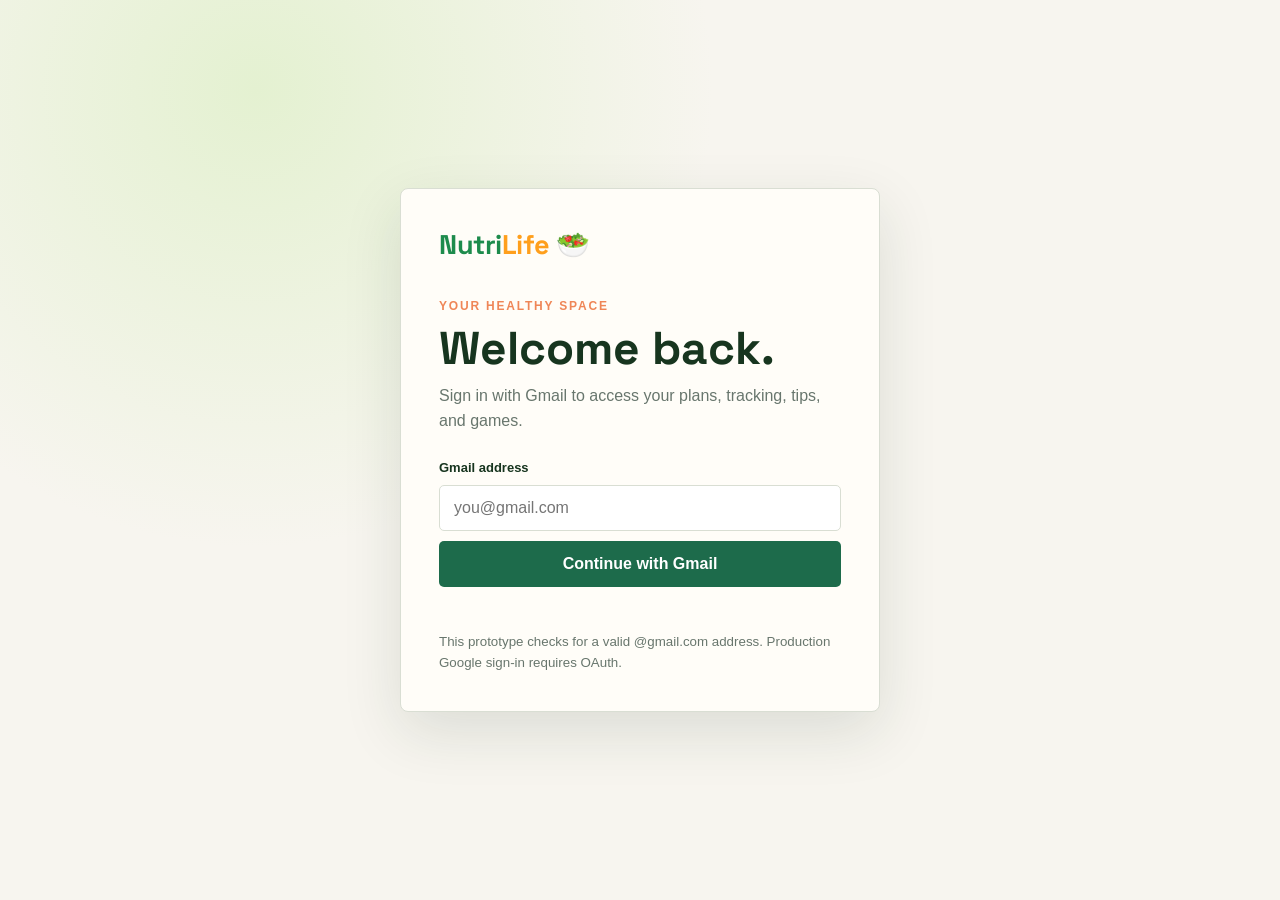
==== commit 189e5c53: "c" ====
--- a/index.html
+++ b/index.html
@@ -32,7 +32,6 @@
                 <li><a href="game.html">Game</a></li>
             </ul>
 
-            <button id="settings-toggle" class="settings-btn" type="button" aria-haspopup="dialog" aria-controls="settings-panel">⚙ Settings</button>
             <button class="menu-btn" onclick="toggleMenu()">☰</button>
 
         </nav>
--- a/styles.css
+++ b/styles.css
@@ -25,11 +25,6 @@
 .nav-links a { color: var(--muted); font-size: 14px; text-decoration: none; }
 .nav-links a:hover, .nav-links a.active { color: var(--green); }
 .menu-btn { display: none; border: 0; background: var(--green); color: white; padding: 9px 12px; border-radius: 6px; }
-.settings-btn { border: 1px solid var(--green); background: transparent; color: var(--green); padding: 9px 13px; border-radius: 6px; font-size: 13px; font-weight: 700; }
-.settings-btn:hover { background: var(--green); color: white; }
-.settings-panel { position: fixed; top: 84px; right: 24px; z-index: 3; width: 220px; padding: 16px; border: 1px solid var(--line); border-radius: 8px; background: var(--panel); box-shadow: 0 12px 30px rgba(23, 53, 31, .16); }
-.settings-panel p { margin: 8px 0 0; color: var(--muted); font-size: 13px; }
-.login-settings { position: fixed; top: 24px; right: 24px; }
 .sign-out { border: 0; background: transparent; color: var(--muted); font: inherit; font-size: 14px; cursor: pointer; }
 .sign-out:hover { color: var(--orange); }
 .login-page { min-height: 100vh; display: grid; place-items: center; background: radial-gradient(circle at 20% 10%, #e4f1d1, transparent 35%), var(--paper); }
@@ -167,18 +162,13 @@
 .game-page footer { background: #0e2118; border-color: rgba(255,255,255,.12); color: #b8c6bd; }
 @media (max-width: 600px) { .game-shell { padding: 48px 16px 65px; } .game-panel { padding: 14px; } .game-stage { height: 420px; } }
 .smart-tools, .insights-grid { display: grid; grid-template-columns: repeat(2, minmax(0, 1fr)); gap: 24px; margin-top: 24px; }
-.quick-log-grid, .preset-buttons { display: grid; grid-template-columns: repeat(3, 1fr); gap: 10px; margin-top: 20px; }
-.quick-log, .preset-buttons button { display: flex; align-items: center; justify-content: center; gap: 8px; min-height: 58px; border: 1px solid var(--line); border-radius: 6px; background: white; color: var(--ink); font-weight: 700; }
-.quick-log:hover, .preset-buttons button:hover { border-color: var(--green); color: var(--green); }
-.quick-log span { display: grid; text-align: left; font-size: 12px; }
-.quick-log small { color: var(--muted); font-size: 11px; font-weight: 400; }
+.smart-tools .unit-panel { grid-column: 1 / -1; }
 .quick-status { color: var(--muted); font-size: 12px; line-height: 1.4; margin-top: 15px; }
 .tool-row { display: flex; align-items: center; gap: 8px; margin-top: 18px; }
 .tool-row input, .tool-row select { min-width: 0; padding: 11px 12px; }
 .tool-row input { flex: 1; }
 .tool-small { border: 0; border-radius: 5px; padding: 11px 14px; background: var(--green); color: white; font-weight: 700; white-space: nowrap; }
 .tool-small:hover { background: #146b39; }
-.barcode-video { width: 100%; max-height: 180px; margin-top: 15px; object-fit: cover; border-radius: 6px; background: #102217; }
 .rings { display: flex; justify-content: space-around; gap: 18px; margin: 24px 0 12px; }
 .ring { --ring-progress: 0deg; width: 92px; height: 92px; display: grid; place-content: center; text-align: center; border-radius: 50%; background: conic-gradient(var(--orange) var(--ring-progress), #e5e9df 0); position: relative; }
 .ring::before { content: ""; position: absolute; inset: 8px; border-radius: 50%; background: var(--panel); }
@@ -204,7 +194,6 @@
     .smart-tools, .insights-grid { grid-template-columns: 1fr; }
 }
 @media (max-width: 480px) {
-    .quick-log-grid, .preset-buttons { grid-template-columns: 1fr; }
     .tool-row { flex-wrap: wrap; }
     .tool-row input, .tool-row select { flex: 1 1 42%; }
     .rings { gap: 8px; }
@@ -1521,6 +1510,7 @@
   body * {
     visibility: hidden;
   }
+
   .grocery-card, .grocery-card * {
     visibility: visible;
   }
@@ -1533,7 +1523,9 @@
   .grocery-actions {
     display: none;
   }
-}/* Chart Section Layout */
+}
+
+/* Chart Section Layout */
 .chart-card {
   padding: 20px;
   margin-top: 20px;
